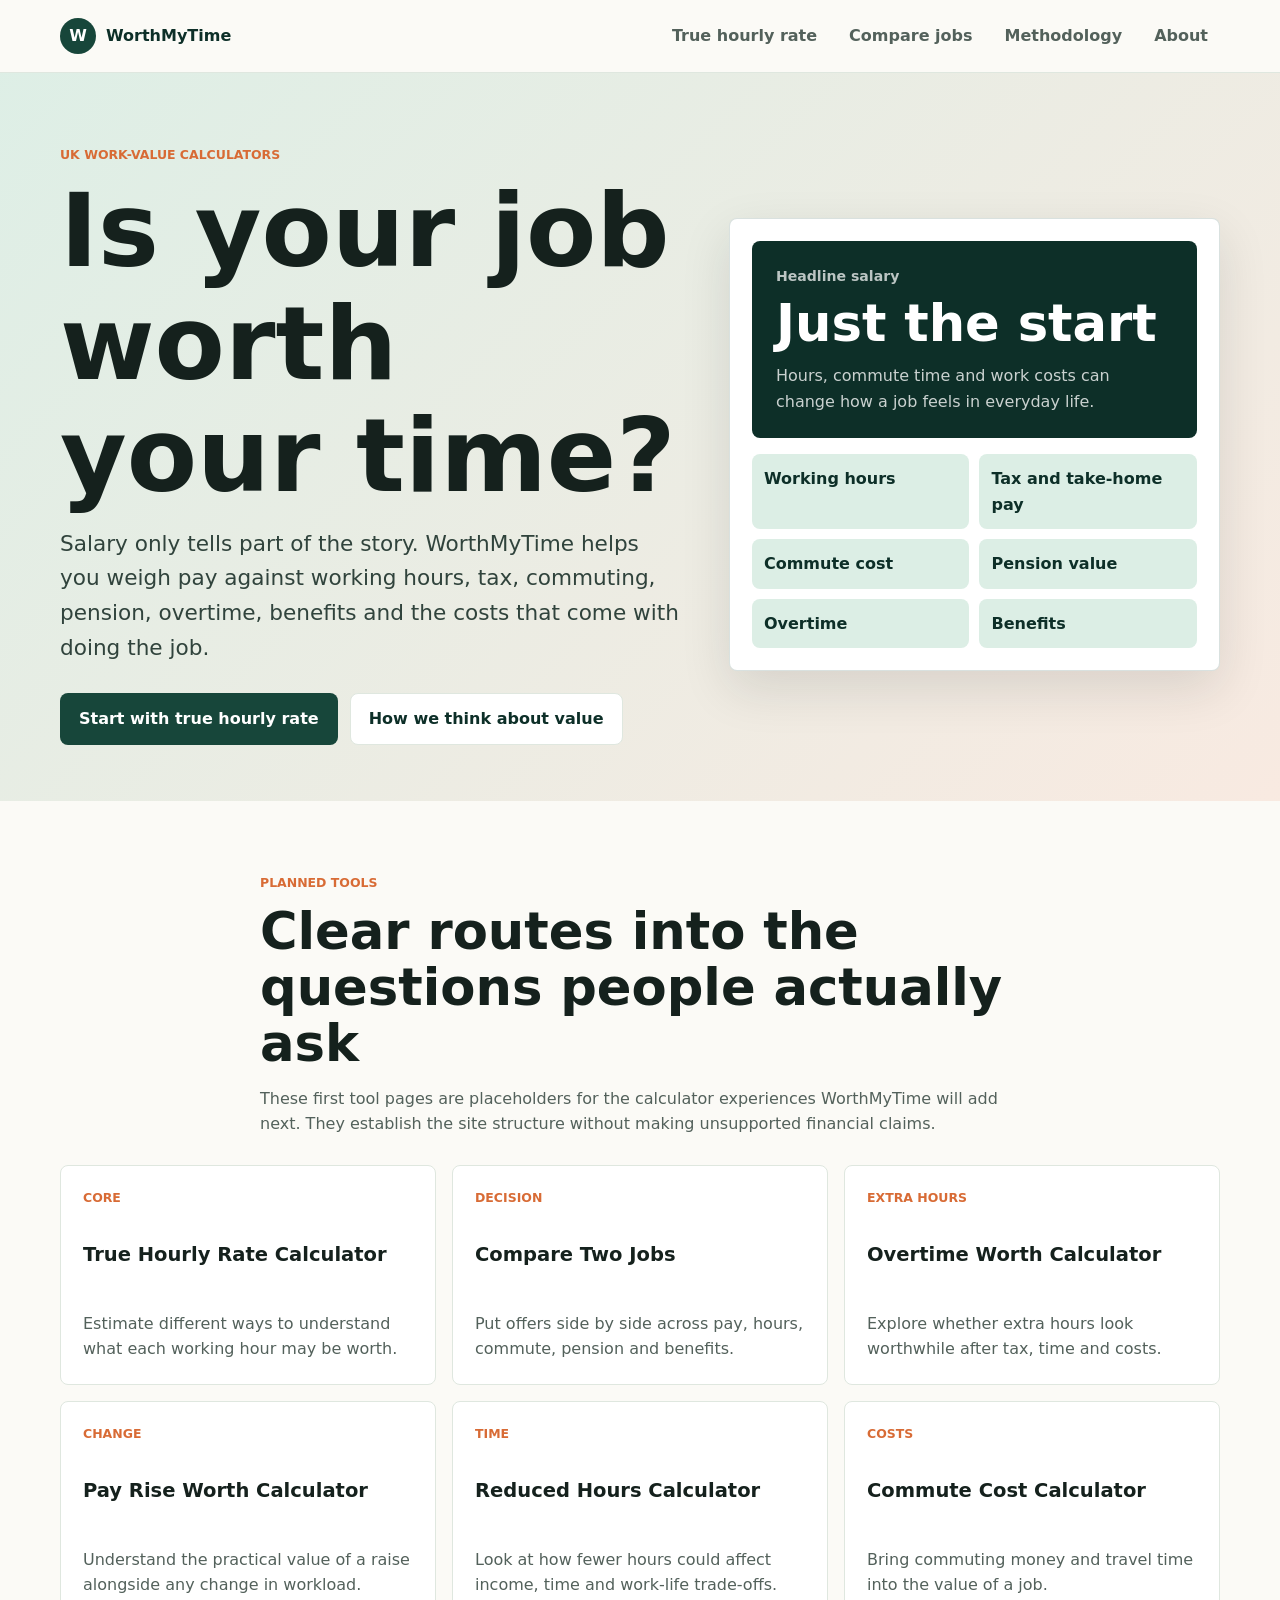
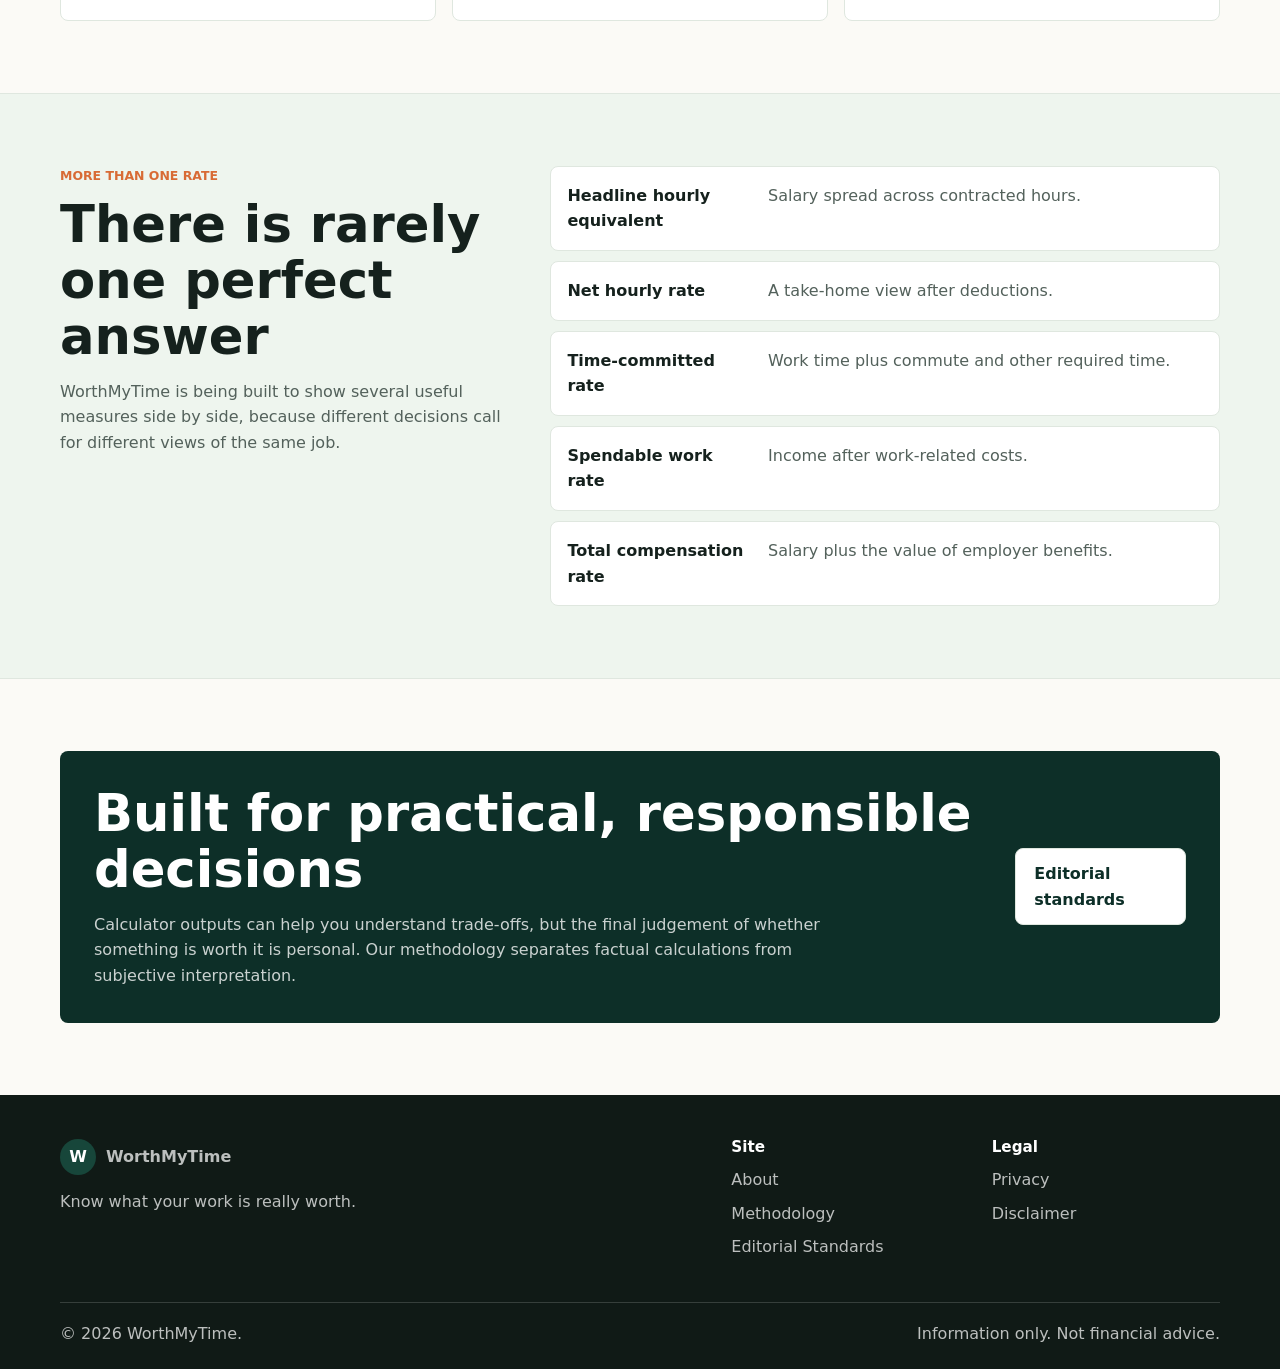
==== index.html @ be56dfb2 "foundatin" ====
<!doctype html>
<html lang="en-GB">
<head>
  <meta charset="utf-8">
  <meta name="viewport" content="width=device-width, initial-scale=1">
  <title>WorthMyTime | Is your job worth your time?</title>
  <meta name="description" content="WorthMyTime helps UK workers understand what their work is really worth by looking beyond salary to hours, tax, commuting, pension, overtime and work-related costs.">
  <link rel="canonical" href="https://worthmytime.co.uk/">
  <meta property="og:title" content="WorthMyTime | Is your job worth your time?">
  <meta property="og:description" content="Understand what your work is really worth beyond headline salary. Built for UK workers.">
  <meta property="og:url" content="https://worthmytime.co.uk/">
  <meta property="og:type" content="website">
  <meta property="og:site_name" content="WorthMyTime">
  <meta name="theme-color" content="#17463a">
  <link rel="icon" href="/assets/icons/favicon.svg" type="image/svg+xml">
  <link rel="stylesheet" href="/assets/css/styles.css">
</head>
<body>
  <a class="skip-link" href="#main">Skip to content</a>
  <header class="site-header">
    <div class="container header-inner">
      <a class="brand" href="/" aria-label="WorthMyTime home">
        <span class="brand-mark" aria-hidden="true">W</span>
        <span>WorthMyTime</span>
      </a>
      <button class="nav-toggle" type="button" aria-expanded="false" aria-controls="site-nav">
        <span class="nav-toggle-line"></span>
        <span class="sr-only">Menu</span>
      </button>
      <nav class="site-nav" id="site-nav" aria-label="Primary navigation">
        <a href="/tools/true-hourly-rate/">True hourly rate</a>
        <a href="/tools/compare-jobs/">Compare jobs</a>
        <a href="/methodology/">Methodology</a>
        <a href="/about/">About</a>
      </nav>
    </div>
  </header>

  <main id="main">
    <section class="hero">
      <div class="container hero-grid">
        <div class="hero-copy">
          <p class="eyebrow">UK work-value calculators</p>
          <h1>Is your job worth your time?</h1>
          <p class="hero-lede">Salary only tells part of the story. WorthMyTime helps you weigh pay against working hours, tax, commuting, pension, overtime, benefits and the costs that come with doing the job.</p>
          <div class="hero-actions">
            <a class="button primary" href="/tools/true-hourly-rate/">Start with true hourly rate</a>
            <a class="button secondary" href="/methodology/">How we think about value</a>
          </div>
        </div>
        <div class="hero-panel" aria-label="Example work value factors">
          <div class="metric-card large">
            <span class="metric-label">Headline salary</span>
            <strong>Just the start</strong>
            <p>Hours, commute time and work costs can change how a job feels in everyday life.</p>
          </div>
          <div class="factor-list">
            <span>Working hours</span>
            <span>Tax and take-home pay</span>
            <span>Commute cost</span>
            <span>Pension value</span>
            <span>Overtime</span>
            <span>Benefits</span>
          </div>
        </div>
      </div>
    </section>

    <section class="section">
      <div class="container section-heading">
        <p class="eyebrow">Planned tools</p>
        <h2>Clear routes into the questions people actually ask</h2>
        <p>These first tool pages are placeholders for the calculator experiences WorthMyTime will add next. They establish the site structure without making unsupported financial claims.</p>
      </div>
      <div class="container tool-grid">
        <a class="tool-card" href="/tools/true-hourly-rate/">
          <span class="card-kicker">Core</span>
          <h3>True Hourly Rate Calculator</h3>
          <p>Estimate different ways to understand what each working hour may be worth.</p>
        </a>
        <a class="tool-card" href="/tools/compare-jobs/">
          <span class="card-kicker">Decision</span>
          <h3>Compare Two Jobs</h3>
          <p>Put offers side by side across pay, hours, commute, pension and benefits.</p>
        </a>
        <a class="tool-card" href="/tools/overtime-worth/">
          <span class="card-kicker">Extra hours</span>
          <h3>Overtime Worth Calculator</h3>
          <p>Explore whether extra hours look worthwhile after tax, time and costs.</p>
        </a>
        <a class="tool-card" href="/tools/pay-rise-worth/">
          <span class="card-kicker">Change</span>
          <h3>Pay Rise Worth Calculator</h3>
          <p>Understand the practical value of a raise alongside any change in workload.</p>
        </a>
        <a class="tool-card" href="/tools/reduced-hours/">
          <span class="card-kicker">Time</span>
          <h3>Reduced Hours Calculator</h3>
          <p>Look at how fewer hours could affect income, time and work-life trade-offs.</p>
        </a>
        <a class="tool-card" href="/tools/commute-cost/">
          <span class="card-kicker">Costs</span>
          <h3>Commute Cost Calculator</h3>
          <p>Bring commuting money and travel time into the value of a job.</p>
        </a>
      </div>
    </section>

    <section class="section muted">
      <div class="container split">
        <div>
          <p class="eyebrow">More than one rate</p>
          <h2>There is rarely one perfect answer</h2>
          <p>WorthMyTime is being built to show several useful measures side by side, because different decisions call for different views of the same job.</p>
        </div>
        <div class="rate-list" aria-label="Types of work value rates">
          <div><strong>Headline hourly equivalent</strong><span>Salary spread across contracted hours.</span></div>
          <div><strong>Net hourly rate</strong><span>A take-home view after deductions.</span></div>
          <div><strong>Time-committed rate</strong><span>Work time plus commute and other required time.</span></div>
          <div><strong>Spendable work rate</strong><span>Income after work-related costs.</span></div>
          <div><strong>Total compensation rate</strong><span>Salary plus the value of employer benefits.</span></div>
        </div>
      </div>
    </section>

    <section class="section">
      <div class="container trust-band">
        <div>
          <h2>Built for practical, responsible decisions</h2>
          <p>Calculator outputs can help you understand trade-offs, but the final judgement of whether something is worth it is personal. Our methodology separates factual calculations from subjective interpretation.</p>
        </div>
        <a class="button secondary" href="/editorial-standards/">Editorial standards</a>
      </div>
    </section>
  </main>

  <footer class="site-footer">
    <div class="container footer-grid">
      <div>
        <a class="brand footer-brand" href="/">
          <span class="brand-mark" aria-hidden="true">W</span>
          <span>WorthMyTime</span>
        </a>
        <p>Know what your work is really worth.</p>
      </div>
      <nav aria-label="Footer navigation">
        <h2>Site</h2>
        <a href="/about/">About</a>
        <a href="/methodology/">Methodology</a>
        <a href="/editorial-standards/">Editorial Standards</a>
      </nav>
      <nav aria-label="Legal navigation">
        <h2>Legal</h2>
        <a href="/privacy/">Privacy</a>
        <a href="/disclaimer/">Disclaimer</a>
      </nav>
    </div>
    <div class="container footer-bottom">
      <span>&copy; <span data-current-year>2026</span> WorthMyTime.</span>
      <span>Information only. Not financial advice.</span>
    </div>
  </footer>
  <script src="/assets/js/main.js" defer></script>
</body>
</html>
---- assets/css/styles.css ----
:root {
  --ink: #15211d;
  --muted: #53615b;
  --paper: #fbfaf6;
  --surface: #ffffff;
  --line: #dfe7df;
  --brand: #17463a;
  --brand-dark: #0d2f28;
  --accent: #d86b35;
  --accent-soft: #f7e3d8;
  --mint: #dceee5;
  --blue: #dce9f4;
  --shadow: 0 18px 50px rgba(21, 33, 29, 0.12);
  --radius: 8px;
  --max-width: 1160px;
}

* {
  box-sizing: border-box;
}

html {
  scroll-behavior: smooth;
}

body {
  margin: 0;
  background: var(--paper);
  color: var(--ink);
  font-family: Inter, ui-sans-serif, system-ui, -apple-system, BlinkMacSystemFont, "Segoe UI", sans-serif;
  font-size: 16px;
  line-height: 1.6;
}

img,
svg {
  max-width: 100%;
}

a {
  color: inherit;
}

.container {
  width: min(100% - 32px, var(--max-width));
  margin-inline: auto;
}

.skip-link {
  position: absolute;
  left: 16px;
  top: -48px;
  z-index: 20;
  background: var(--brand-dark);
  color: #fff;
  padding: 10px 14px;
  border-radius: var(--radius);
}

.skip-link:focus {
  top: 16px;
}

.sr-only {
  position: absolute;
  width: 1px;
  height: 1px;
  padding: 0;
  margin: -1px;
  overflow: hidden;
  clip: rect(0, 0, 0, 0);
  white-space: nowrap;
  border: 0;
}

.site-header {
  position: sticky;
  top: 0;
  z-index: 10;
  background: rgba(251, 250, 246, 0.94);
  border-bottom: 1px solid var(--line);
  backdrop-filter: blur(16px);
}

.header-inner {
  min-height: 72px;
  display: flex;
  align-items: center;
  justify-content: space-between;
  gap: 24px;
}

.brand {
  display: inline-flex;
  align-items: center;
  gap: 10px;
  color: var(--brand-dark);
  font-weight: 800;
  text-decoration: none;
  letter-spacing: 0;
}

.brand-mark {
  display: inline-grid;
  width: 36px;
  height: 36px;
  place-items: center;
  border-radius: 50%;
  background: var(--brand);
  color: #fff;
  font-weight: 900;
}

.site-nav {
  display: flex;
  align-items: center;
  gap: 8px;
}

.site-nav a {
  border-radius: var(--radius);
  color: var(--muted);
  font-weight: 700;
  padding: 10px 12px;
  text-decoration: none;
}

.site-nav a:hover,
.site-nav a:focus-visible,
.site-nav a[aria-current="page"] {
  background: var(--mint);
  color: var(--brand-dark);
  outline: none;
}

.nav-toggle {
  display: none;
  width: 42px;
  height: 42px;
  border: 1px solid var(--line);
  border-radius: var(--radius);
  background: var(--surface);
}

.nav-toggle-line,
.nav-toggle-line::before,
.nav-toggle-line::after {
  display: block;
  width: 18px;
  height: 2px;
  margin: 0 auto;
  background: var(--ink);
  content: "";
}

.nav-toggle-line::before {
  transform: translateY(-6px);
}

.nav-toggle-line::after {
  transform: translateY(4px);
}

.hero {
  padding: 72px 0 56px;
  background:
    linear-gradient(135deg, rgba(220, 238, 229, 0.95), rgba(247, 227, 216, 0.7)),
    var(--paper);
}

.hero-grid {
  display: grid;
  grid-template-columns: minmax(0, 1.12fr) minmax(320px, 0.88fr);
  gap: 44px;
  align-items: center;
}

.eyebrow,
.card-kicker {
  color: var(--accent);
  font-size: 0.78rem;
  font-weight: 800;
  letter-spacing: 0;
  margin: 0 0 10px;
  text-transform: uppercase;
}

h1,
h2,
h3 {
  line-height: 1.1;
  margin: 0;
}

h1 {
  max-width: 760px;
  font-size: clamp(3rem, 8vw, 6.4rem);
}

h2 {
  font-size: clamp(2rem, 4vw, 3.4rem);
}

h3 {
  font-size: 1.22rem;
}

p {
  color: var(--muted);
  margin: 14px 0 0;
}

.hero-lede {
  max-width: 700px;
  color: #30433c;
  font-size: clamp(1.12rem, 2vw, 1.35rem);
}

.hero-actions {
  display: flex;
  flex-wrap: wrap;
  gap: 12px;
  margin-top: 28px;
}

.button {
  display: inline-flex;
  min-height: 48px;
  align-items: center;
  justify-content: center;
  border: 1px solid transparent;
  border-radius: var(--radius);
  font-weight: 800;
  padding: 12px 18px;
  text-decoration: none;
}

.button.primary {
  background: var(--brand);
  color: #fff;
}

.button.primary:hover,
.button.primary:focus-visible {
  background: var(--brand-dark);
}

.button.secondary {
  background: var(--surface);
  border-color: var(--line);
  color: var(--brand-dark);
}

.button.secondary:hover,
.button.secondary:focus-visible {
  border-color: var(--brand);
}

.hero-panel {
  background: var(--surface);
  border: 1px solid rgba(23, 70, 58, 0.16);
  border-radius: var(--radius);
  box-shadow: var(--shadow);
  padding: 22px;
}

.metric-card {
  border-radius: var(--radius);
  background: var(--brand-dark);
  color: #fff;
  padding: 24px;
}

.metric-label {
  color: rgba(255, 255, 255, 0.72);
  display: block;
  font-size: 0.88rem;
  font-weight: 700;
}

.metric-card strong {
  display: block;
  font-size: clamp(2rem, 5vw, 3.2rem);
  line-height: 1;
  margin-top: 10px;
}

.metric-card p {
  color: rgba(255, 255, 255, 0.78);
}

.factor-list {
  display: grid;
  grid-template-columns: repeat(2, minmax(0, 1fr));
  gap: 10px;
  margin-top: 16px;
}

.factor-list span {
  background: var(--mint);
  border-radius: var(--radius);
  color: var(--brand-dark);
  font-weight: 800;
  padding: 12px;
}

.section {
  padding: 72px 0;
}

.section.muted {
  background: #eef5ee;
  border-block: 1px solid var(--line);
}

.section-heading {
  max-width: 760px;
  margin-bottom: 28px;
}

.tool-grid {
  display: grid;
  grid-template-columns: repeat(3, minmax(0, 1fr));
  gap: 16px;
}

.tool-card {
  min-height: 220px;
  display: flex;
  flex-direction: column;
  justify-content: space-between;
  background: var(--surface);
  border: 1px solid var(--line);
  border-radius: var(--radius);
  padding: 22px;
  text-decoration: none;
  transition: transform 180ms ease, box-shadow 180ms ease, border-color 180ms ease;
}

.tool-card:hover,
.tool-card:focus-visible {
  border-color: rgba(23, 70, 58, 0.48);
  box-shadow: var(--shadow);
  outline: none;
  transform: translateY(-3px);
}

.tool-card p {
  margin-top: 18px;
}

.split {
  display: grid;
  grid-template-columns: minmax(0, 0.8fr) minmax(340px, 1.2fr);
  gap: 44px;
  align-items: start;
}

.rate-list {
  display: grid;
  gap: 10px;
}

.rate-list div {
  display: grid;
  grid-template-columns: minmax(180px, 0.42fr) 1fr;
  gap: 18px;
  background: var(--surface);
  border: 1px solid var(--line);
  border-radius: var(--radius);
  padding: 16px;
}

.rate-list span {
  color: var(--muted);
}

.trust-band {
  display: flex;
  align-items: center;
  justify-content: space-between;
  gap: 24px;
  background: var(--brand-dark);
  border-radius: var(--radius);
  color: #fff;
  padding: 34px;
}

.trust-band p {
  max-width: 760px;
  color: rgba(255, 255, 255, 0.78);
}

.page-hero {
  padding: 64px 0 42px;
  background: var(--mint);
}

.page-hero .container {
  max-width: 850px;
}

.content {
  max-width: 850px;
  padding: 54px 0 72px;
}

.content h2 {
  font-size: clamp(1.6rem, 3vw, 2.2rem);
  margin-top: 38px;
}

.content h2:first-child {
  margin-top: 0;
}

.content ul {
  color: var(--muted);
  padding-left: 1.2rem;
}

.status-note {
  background: var(--blue);
  border: 1px solid #c9dbea;
  border-radius: var(--radius);
  margin: 28px 0;
  padding: 18px;
}

.site-footer {
  background: #101a16;
  color: #fff;
  padding: 44px 0 22px;
}

.footer-grid {
  display: grid;
  grid-template-columns: minmax(240px, 1.4fr) repeat(2, minmax(160px, 0.5fr));
  gap: 32px;
}

.footer-brand {
  color: #fff;
}

.site-footer p,
.footer-bottom,
.site-footer a {
  color: rgba(255, 255, 255, 0.72);
}

.site-footer h2 {
  color: #fff;
  font-size: 0.95rem;
  margin-bottom: 12px;
}

.site-footer nav a {
  display: block;
  margin: 8px 0;
  text-decoration: none;
}

.site-footer a:hover,
.site-footer a:focus-visible {
  color: #fff;
}

.footer-bottom {
  display: flex;
  justify-content: space-between;
  gap: 16px;
  border-top: 1px solid rgba(255, 255, 255, 0.16);
  margin-top: 34px;
  padding-top: 18px;
}

@media (max-width: 900px) {
  .hero-grid,
  .split,
  .footer-grid {
    grid-template-columns: 1fr;
  }

  .tool-grid {
    grid-template-columns: repeat(2, minmax(0, 1fr));
  }
}

@media (max-width: 720px) {
  .container {
    width: min(100% - 24px, var(--max-width));
  }

  .header-inner {
    min-height: 64px;
  }

  .nav-toggle {
    display: inline-block;
  }

  .site-nav {
    position: absolute;
    inset: 64px 12px auto;
    display: none;
    flex-direction: column;
    align-items: stretch;
    background: var(--surface);
    border: 1px solid var(--line);
    border-radius: var(--radius);
    box-shadow: var(--shadow);
    padding: 8px;
  }

  .site-nav.is-open {
    display: flex;
  }

  .site-nav a {
    padding: 13px 12px;
  }

  .hero {
    padding: 50px 0 42px;
  }

  .hero-actions,
  .trust-band,
  .footer-bottom {
    align-items: stretch;
    flex-direction: column;
  }

  .button {
    width: 100%;
  }

  .factor-list,
  .tool-grid,
  .rate-list div {
    grid-template-columns: 1fr;
  }

  .section {
    padding: 52px 0;
  }
}
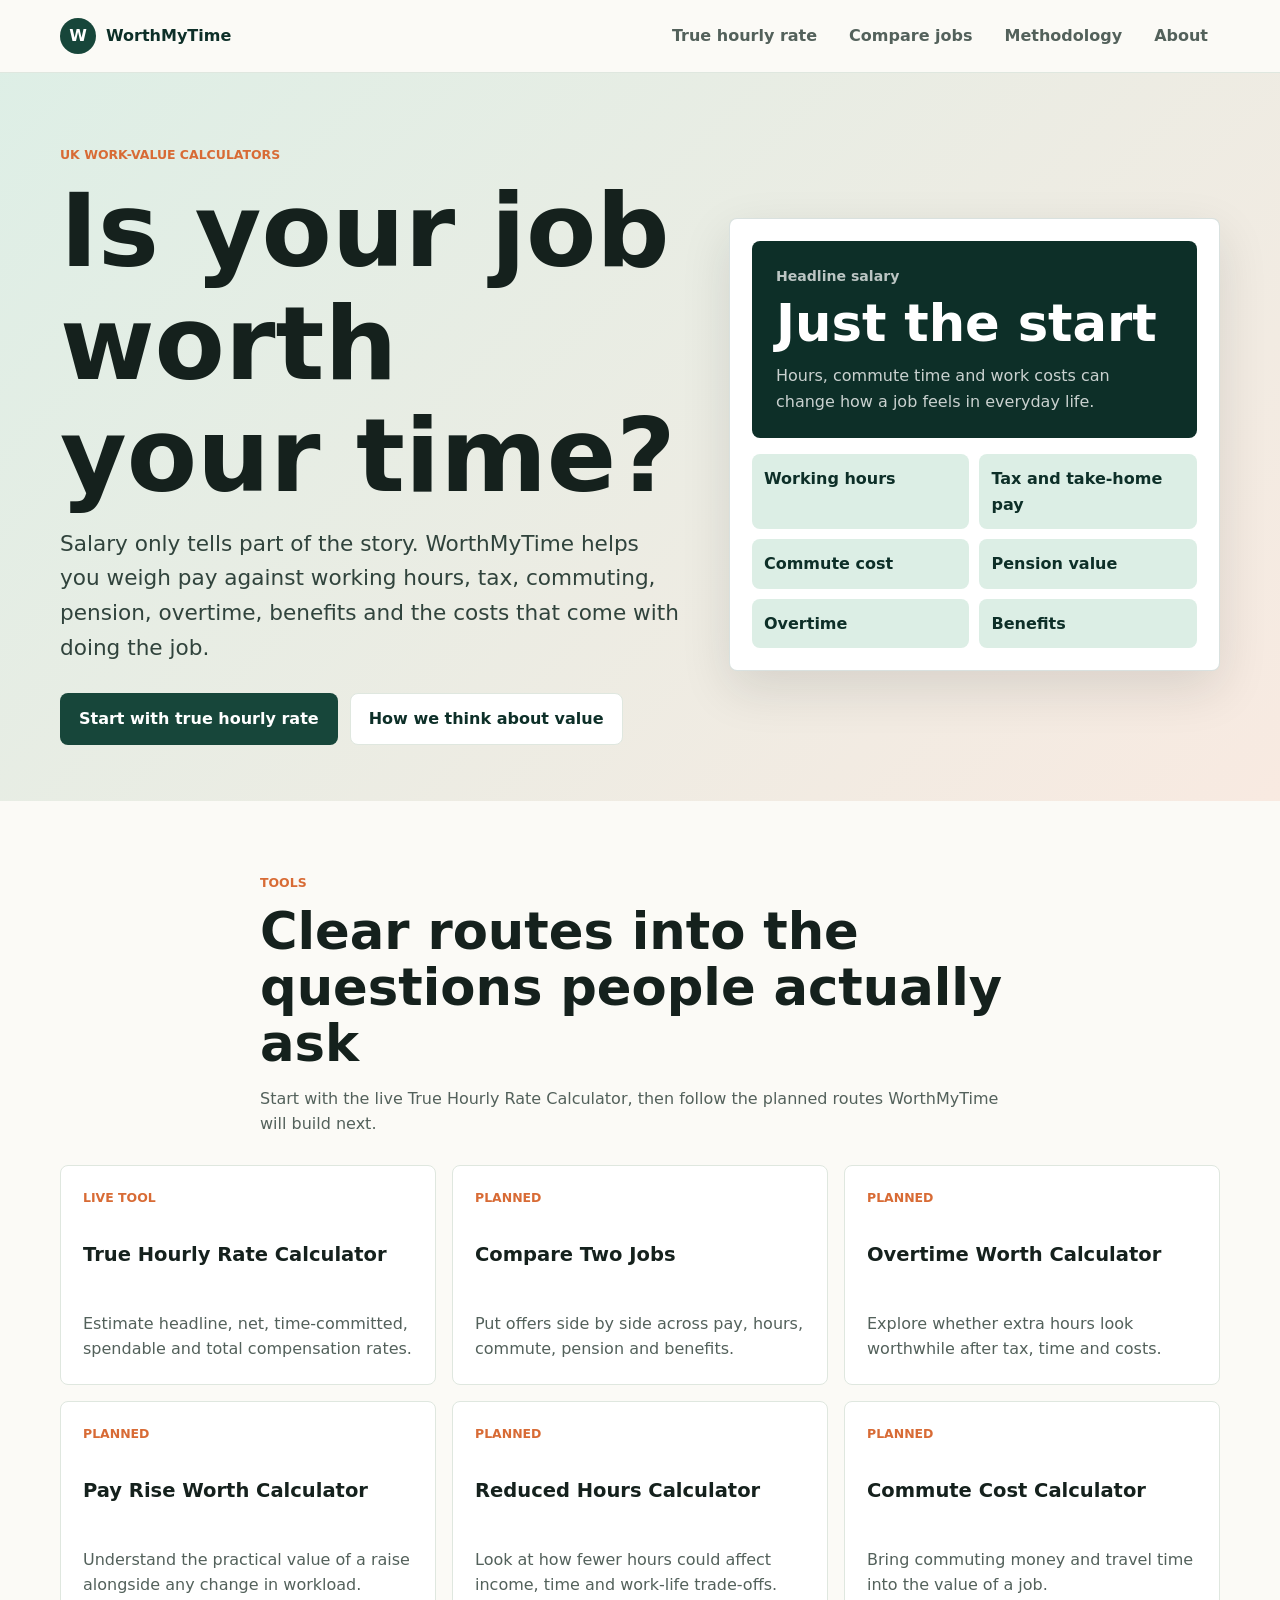
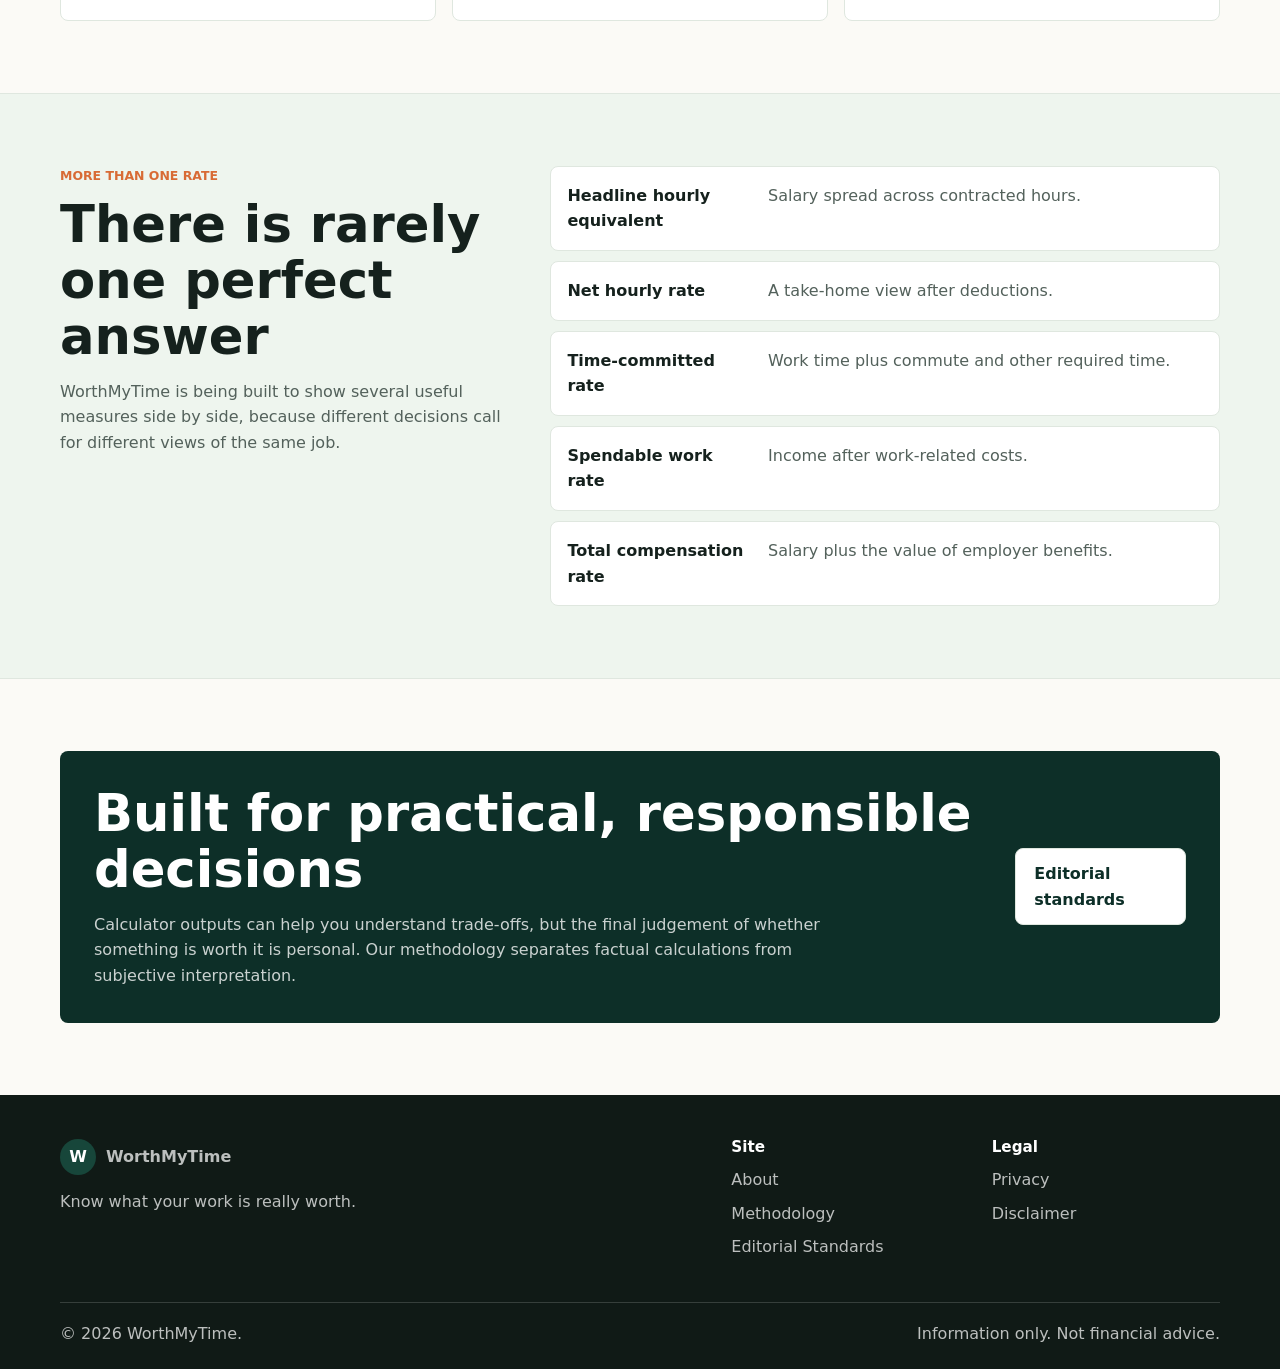
==== commit 86e163cc: "p" ====
--- a/index.html
+++ b/index.html
@@ -68,38 +68,38 @@
 
     <section class="section">
       <div class="container section-heading">
-        <p class="eyebrow">Planned tools</p>
+        <p class="eyebrow">Tools</p>
         <h2>Clear routes into the questions people actually ask</h2>
-        <p>These first tool pages are placeholders for the calculator experiences WorthMyTime will add next. They establish the site structure without making unsupported financial claims.</p>
+        <p>Start with the live True Hourly Rate Calculator, then follow the planned routes WorthMyTime will build next.</p>
       </div>
       <div class="container tool-grid">
         <a class="tool-card" href="/tools/true-hourly-rate/">
-          <span class="card-kicker">Core</span>
+          <span class="card-kicker">Live tool</span>
           <h3>True Hourly Rate Calculator</h3>
-          <p>Estimate different ways to understand what each working hour may be worth.</p>
+          <p>Estimate headline, net, time-committed, spendable and total compensation rates.</p>
         </a>
         <a class="tool-card" href="/tools/compare-jobs/">
-          <span class="card-kicker">Decision</span>
+          <span class="card-kicker">Planned</span>
           <h3>Compare Two Jobs</h3>
           <p>Put offers side by side across pay, hours, commute, pension and benefits.</p>
         </a>
         <a class="tool-card" href="/tools/overtime-worth/">
-          <span class="card-kicker">Extra hours</span>
+          <span class="card-kicker">Planned</span>
           <h3>Overtime Worth Calculator</h3>
           <p>Explore whether extra hours look worthwhile after tax, time and costs.</p>
         </a>
         <a class="tool-card" href="/tools/pay-rise-worth/">
-          <span class="card-kicker">Change</span>
+          <span class="card-kicker">Planned</span>
           <h3>Pay Rise Worth Calculator</h3>
           <p>Understand the practical value of a raise alongside any change in workload.</p>
         </a>
         <a class="tool-card" href="/tools/reduced-hours/">
-          <span class="card-kicker">Time</span>
+          <span class="card-kicker">Planned</span>
           <h3>Reduced Hours Calculator</h3>
           <p>Look at how fewer hours could affect income, time and work-life trade-offs.</p>
         </a>
         <a class="tool-card" href="/tools/commute-cost/">
-          <span class="card-kicker">Costs</span>
+          <span class="card-kicker">Planned</span>
           <h3>Commute Cost Calculator</h3>
           <p>Bring commuting money and travel time into the value of a job.</p>
         </a>
@@ -163,3 +163,5 @@
   <script src="/assets/js/main.js" defer></script>
 </body>
 </html>
+
+
--- a/assets/css/styles.css
+++ b/assets/css/styles.css
@@ -427,6 +427,247 @@
   padding: 18px;
 }
 
+.small-note,
+.privacy-note {
+  color: #3d5249;
+  font-size: 0.95rem;
+}
+
+.calculator-hero .container {
+  max-width: 980px;
+}
+
+.calculator-section {
+  padding-top: 44px;
+}
+
+.calculator-layout {
+  display: grid;
+  grid-template-columns: minmax(0, 1.12fr) minmax(320px, 0.88fr);
+  gap: 24px;
+  align-items: start;
+}
+
+.calculator-form,
+.results-panel {
+  background: var(--surface);
+  border: 1px solid var(--line);
+  border-radius: var(--radius);
+  box-shadow: 0 12px 34px rgba(21, 33, 29, 0.08);
+}
+
+.calculator-form {
+  padding: 24px;
+}
+
+.form-intro {
+  margin-bottom: 22px;
+}
+
+.calculator-form fieldset {
+  border: 1px solid var(--line);
+  border-radius: var(--radius);
+  margin: 0 0 18px;
+  padding: 18px;
+}
+
+.calculator-form legend {
+  color: var(--brand-dark);
+  font-weight: 900;
+  padding: 0 8px;
+}
+
+.form-grid {
+  display: grid;
+  grid-template-columns: repeat(2, minmax(0, 1fr));
+  gap: 16px;
+}
+
+.calculator-form label {
+  display: grid;
+  gap: 7px;
+  color: var(--ink);
+  font-weight: 800;
+}
+
+.calculator-form small {
+  color: var(--muted);
+  font-weight: 500;
+  line-height: 1.45;
+}
+
+.calculator-form input,
+.calculator-form select {
+  width: 100%;
+  min-height: 46px;
+  border: 1px solid #cbd8cf;
+  border-radius: var(--radius);
+  background: #fff;
+  color: var(--ink);
+  font: inherit;
+  padding: 10px 12px;
+}
+
+.calculator-form input:focus,
+.calculator-form select:focus {
+  border-color: var(--brand);
+  box-shadow: 0 0 0 3px rgba(23, 70, 58, 0.14);
+  outline: none;
+}
+
+.checkbox-label {
+  align-content: start;
+  grid-template-columns: auto 1fr;
+  gap: 10px;
+  padding-top: 28px;
+}
+
+.checkbox-label input {
+  min-height: auto;
+  width: 18px;
+  height: 18px;
+  margin-top: 4px;
+}
+
+.form-actions {
+  display: flex;
+  gap: 12px;
+  margin-top: 22px;
+}
+
+.privacy-note {
+  border-top: 1px solid var(--line);
+  margin-top: 20px;
+  padding-top: 16px;
+}
+
+.validation-box {
+  background: #fff3ed;
+  border: 1px solid #efc6b0;
+  border-radius: var(--radius);
+  color: #6f2d13;
+  margin-bottom: 18px;
+  padding: 16px;
+}
+
+.validation-box ul {
+  margin: 8px 0 0;
+  padding-left: 1.2rem;
+}
+
+.results-panel {
+  position: sticky;
+  top: 96px;
+  display: grid;
+  gap: 12px;
+  padding: 18px;
+}
+
+.results-heading {
+  padding: 6px 6px 10px;
+}
+
+.results-heading h2 {
+  font-size: clamp(1.6rem, 3vw, 2.3rem);
+}
+
+.result-card {
+  background: #f7faf7;
+  border: 1px solid var(--line);
+  border-radius: var(--radius);
+  padding: 16px;
+}
+
+.result-card.featured {
+  background: var(--brand-dark);
+  border-color: var(--brand-dark);
+  color: #fff;
+}
+
+.result-card span {
+  color: var(--muted);
+  display: block;
+  font-size: 0.86rem;
+  font-weight: 900;
+  text-transform: uppercase;
+}
+
+.result-card.featured span,
+.result-card.featured p {
+  color: rgba(255, 255, 255, 0.78);
+}
+
+.result-card strong {
+  display: block;
+  font-size: clamp(1.8rem, 4vw, 2.7rem);
+  line-height: 1;
+  margin-top: 8px;
+}
+
+.result-card p {
+  font-size: 0.95rem;
+}
+
+.breakdown-grid {
+  display: grid;
+  grid-template-columns: repeat(3, minmax(0, 1fr));
+  gap: 12px;
+}
+
+.breakdown-grid div {
+  background: var(--surface);
+  border: 1px solid var(--line);
+  border-radius: var(--radius);
+  padding: 16px;
+}
+
+.breakdown-grid span {
+  color: var(--muted);
+  display: block;
+  font-size: 0.84rem;
+  font-weight: 800;
+}
+
+.breakdown-grid strong {
+  display: block;
+  font-size: 1.3rem;
+  line-height: 1.2;
+  margin-top: 8px;
+}
+
+.calculator-content {
+  max-width: 980px;
+}
+
+.explain-grid {
+  display: grid;
+  grid-template-columns: repeat(2, minmax(0, 1fr));
+  gap: 14px;
+  margin-top: 22px;
+}
+
+.explain-grid div,
+.calculator-content details {
+  background: var(--surface);
+  border: 1px solid var(--line);
+  border-radius: var(--radius);
+  padding: 18px;
+}
+
+.explain-grid h3 {
+  font-size: 1.08rem;
+}
+
+.calculator-content details {
+  margin-top: 10px;
+}
+
+.calculator-content summary {
+  color: var(--brand-dark);
+  cursor: pointer;
+  font-weight: 900;
+}
+
 .site-footer {
   background: #101a16;
   color: #fff;
@@ -478,11 +719,20 @@
 @media (max-width: 900px) {
   .hero-grid,
   .split,
-  .footer-grid {
+  .footer-grid,
+  .calculator-layout {
     grid-template-columns: 1fr;
   }
 
   .tool-grid {
+    grid-template-columns: repeat(2, minmax(0, 1fr));
+  }
+
+  .results-panel {
+    position: static;
+  }
+
+  .breakdown-grid {
     grid-template-columns: repeat(2, minmax(0, 1fr));
   }
 }
@@ -538,8 +788,23 @@
 
   .factor-list,
   .tool-grid,
-  .rate-list div {
+  .rate-list div,
+  .form-grid,
+  .breakdown-grid,
+  .explain-grid {
     grid-template-columns: 1fr;
+  }
+
+  .calculator-form {
+    padding: 16px;
+  }
+
+  .calculator-form fieldset {
+    padding: 14px;
+  }
+
+  .form-actions {
+    flex-direction: column;
   }
 
   .section {
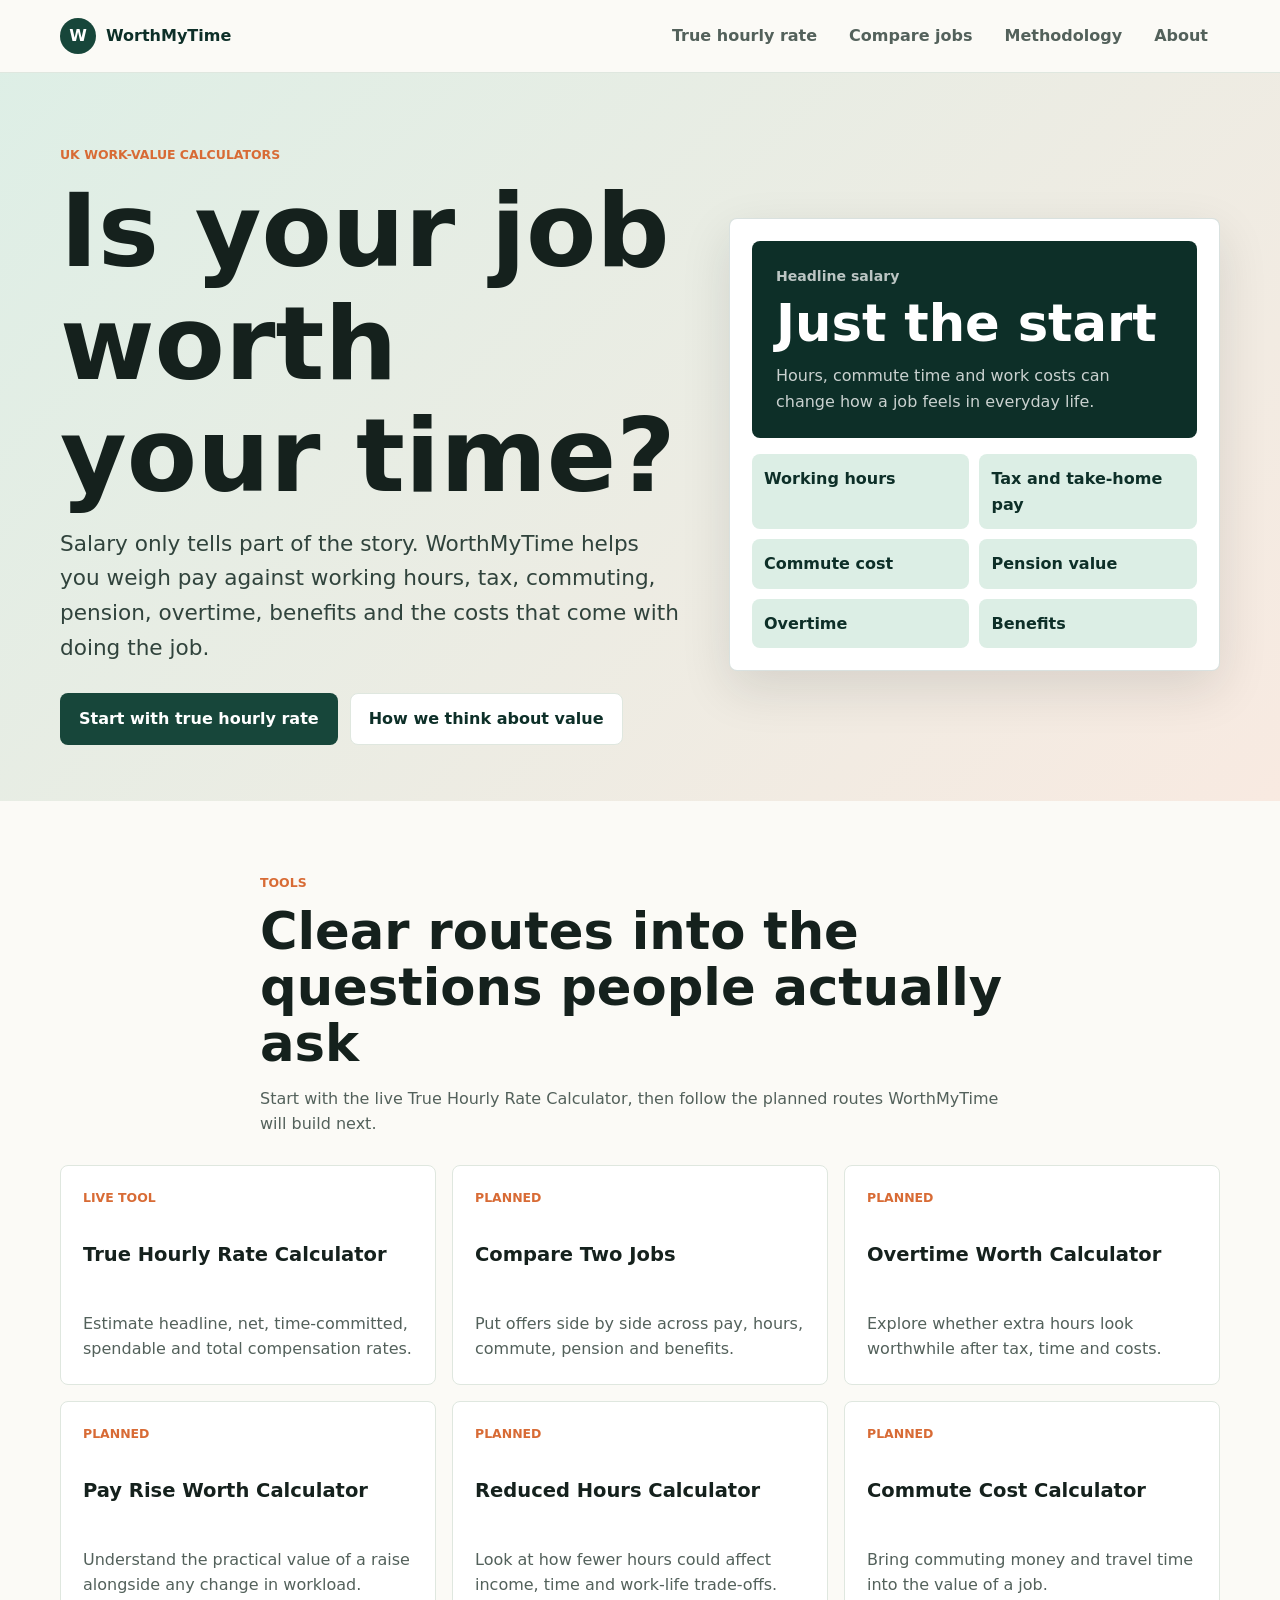
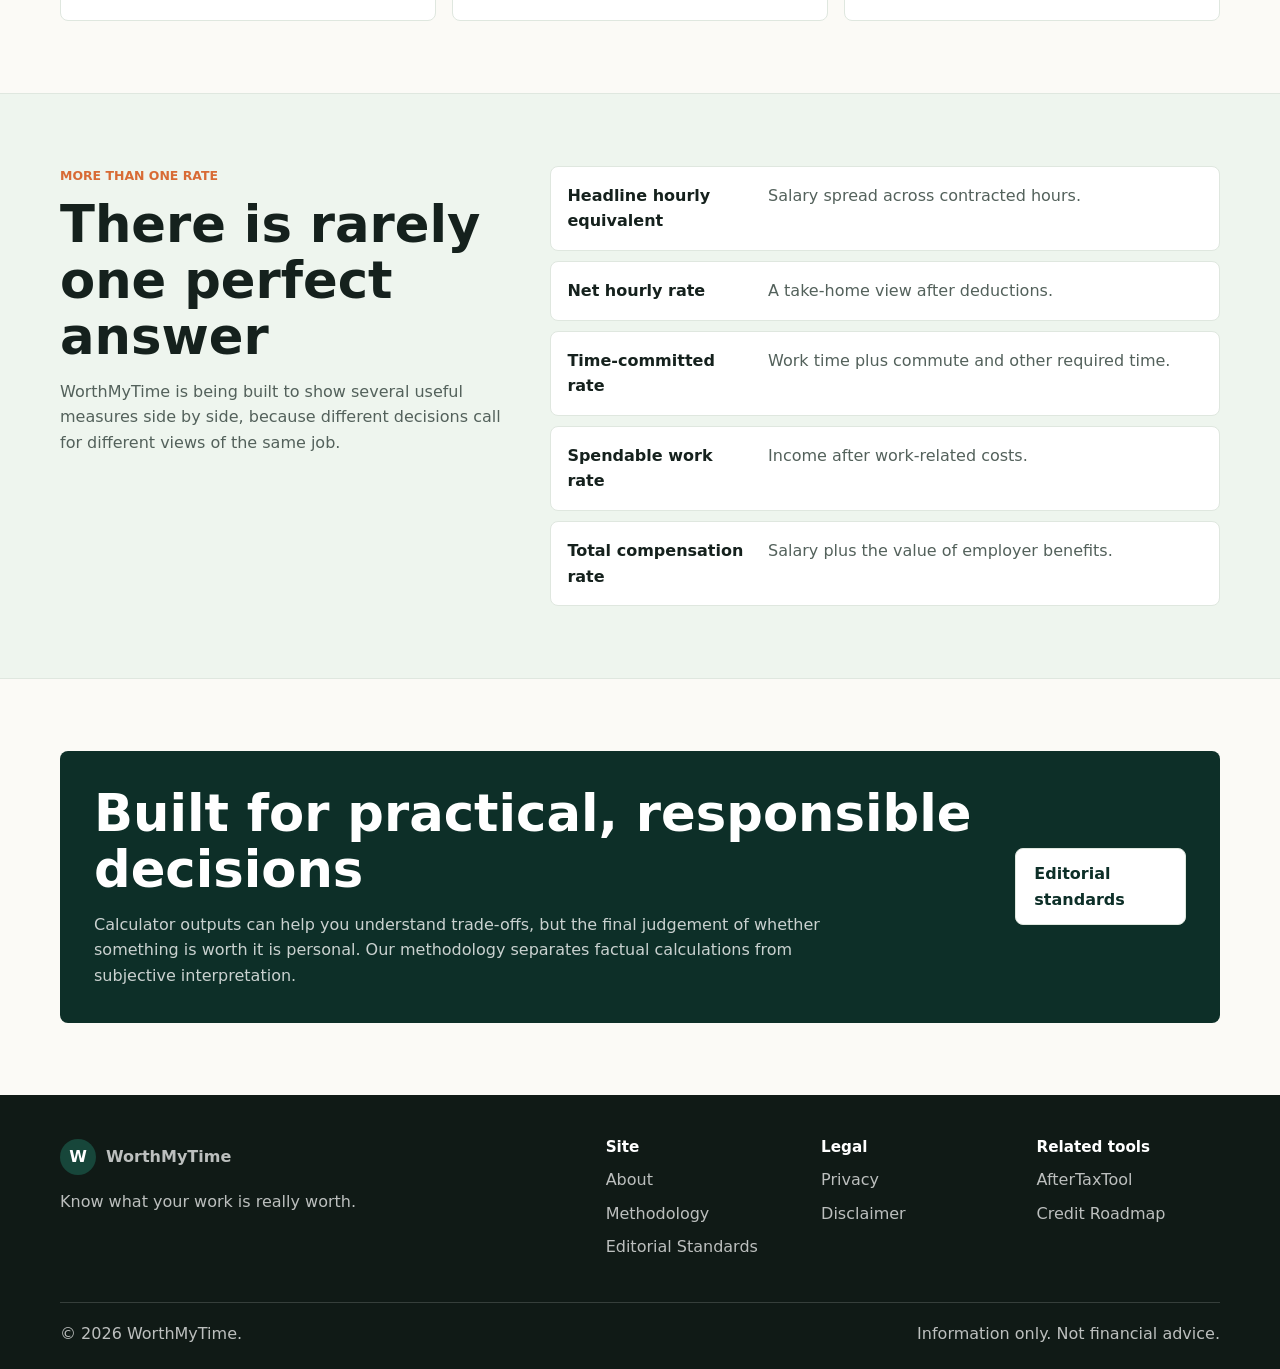
==== commit 35de1e01: "p" ====
--- a/index.html
+++ b/index.html
@@ -154,6 +154,11 @@
         <a href="/privacy/">Privacy</a>
         <a href="/disclaimer/">Disclaimer</a>
       </nav>
+      <nav aria-label="Related tools">
+        <h2>Related tools</h2>
+        <a href="https://aftertaxtool.com/">AfterTaxTool</a>
+        <a href="https://creditroadmap.co.uk/">Credit Roadmap</a>
+      </nav>
     </div>
     <div class="container footer-bottom">
       <span>&copy; <span data-current-year>2026</span> WorthMyTime.</span>
@@ -165,3 +170,7 @@
 </html>
 
 
+
+
+
+
--- a/assets/css/styles.css
+++ b/assets/css/styles.css
@@ -676,7 +676,7 @@
 
 .footer-grid {
   display: grid;
-  grid-template-columns: minmax(240px, 1.4fr) repeat(2, minmax(160px, 0.5fr));
+  grid-template-columns: minmax(240px, 1.4fr) repeat(3, minmax(150px, 0.5fr));
   gap: 32px;
 }
 
@@ -811,3 +811,4 @@
     padding: 52px 0;
   }
 }
+
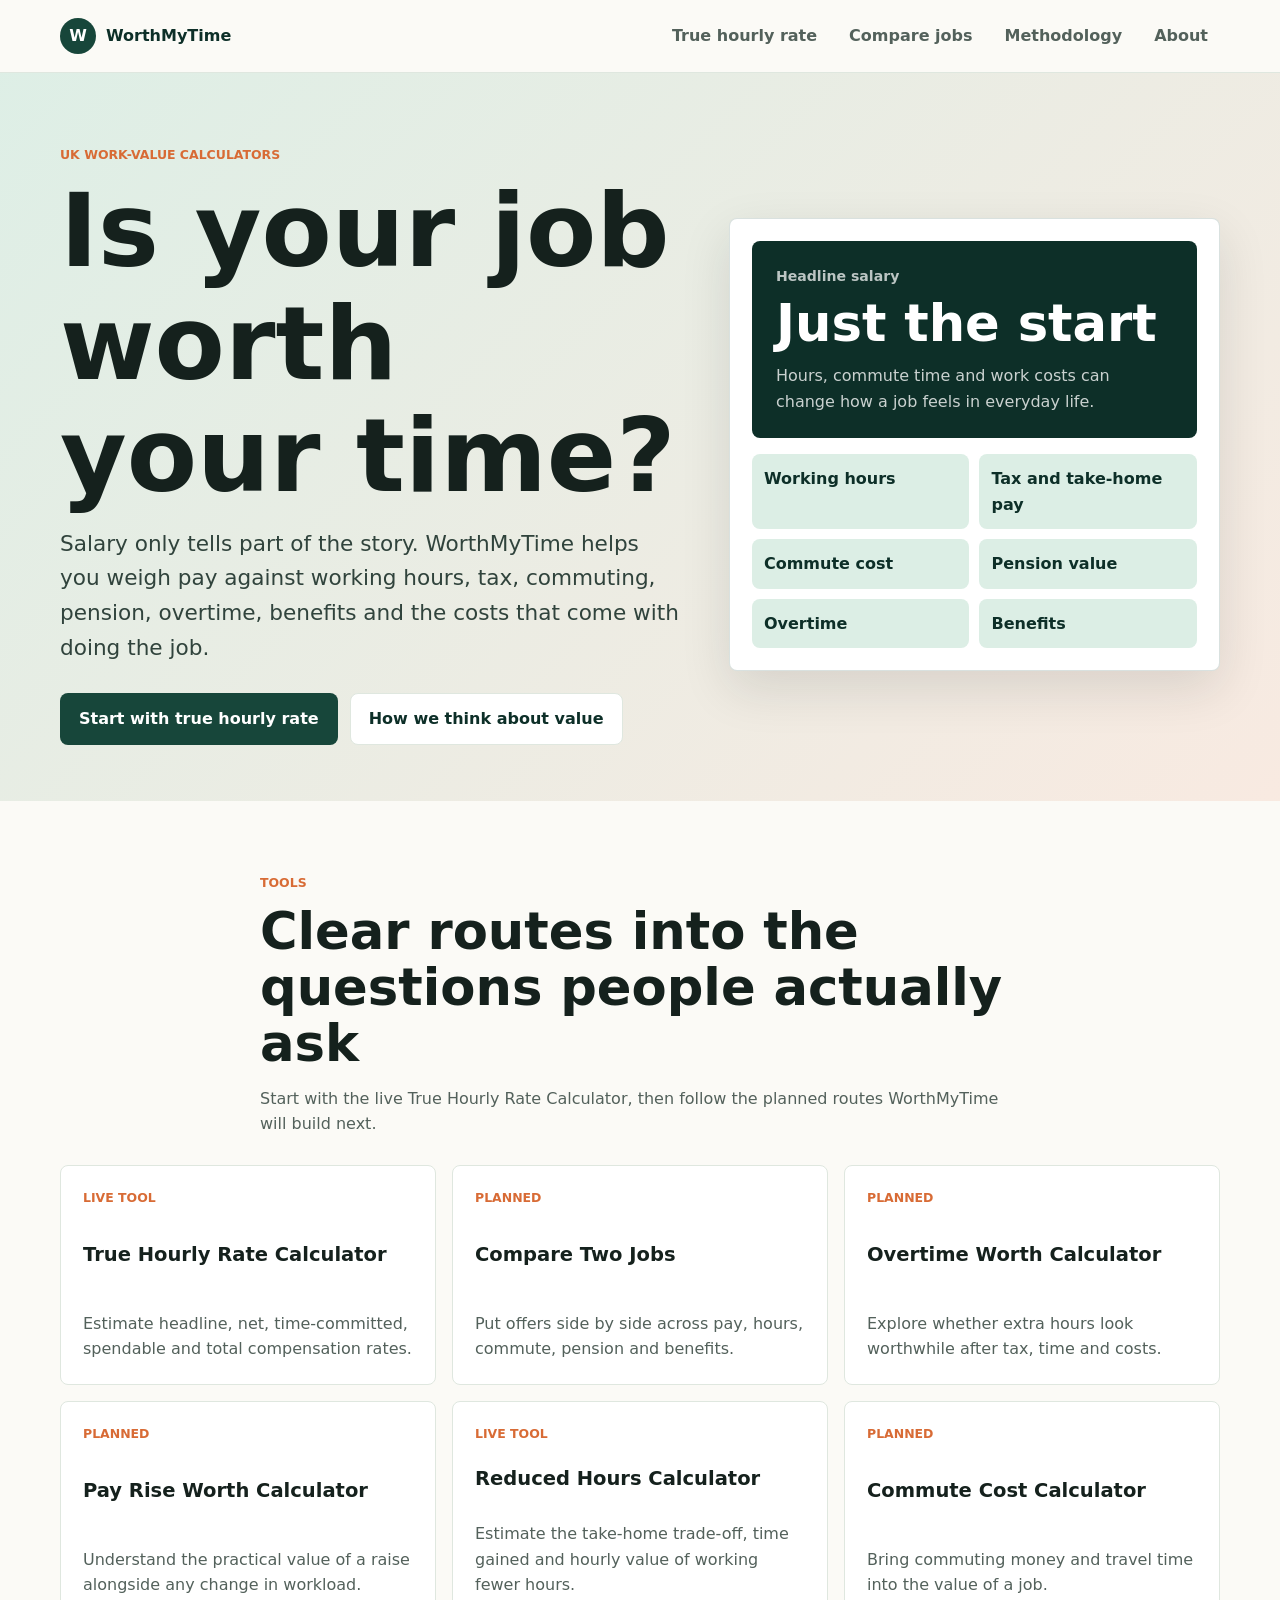
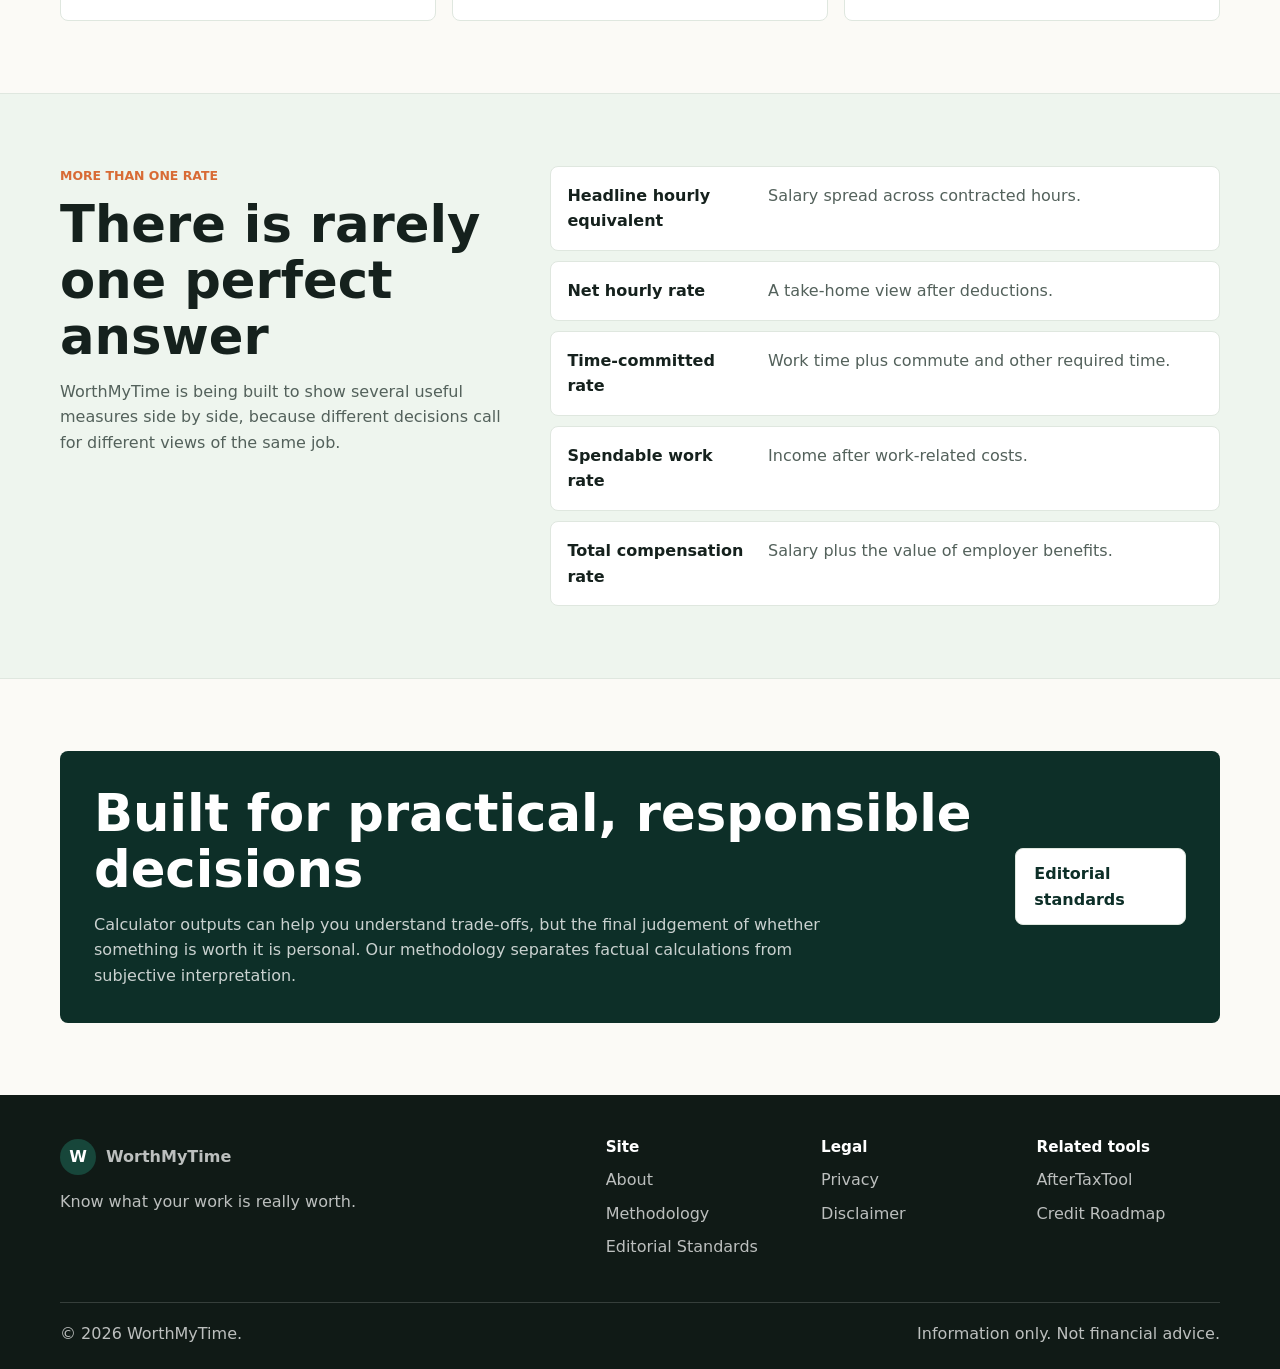
==== commit 557cd6ec: "." ====
--- a/index.html
+++ b/index.html
@@ -94,9 +94,9 @@
           <p>Understand the practical value of a raise alongside any change in workload.</p>
         </a>
         <a class="tool-card" href="/tools/reduced-hours/">
-          <span class="card-kicker">Planned</span>
+          <span class="card-kicker">Live tool</span>
           <h3>Reduced Hours Calculator</h3>
-          <p>Look at how fewer hours could affect income, time and work-life trade-offs.</p>
+          <p>Estimate the take-home trade-off, time gained and hourly value of working fewer hours.</p>
         </a>
         <a class="tool-card" href="/tools/commute-cost/">
           <span class="card-kicker">Planned</span>
@@ -174,3 +174,5 @@
 
 
 
+
+
